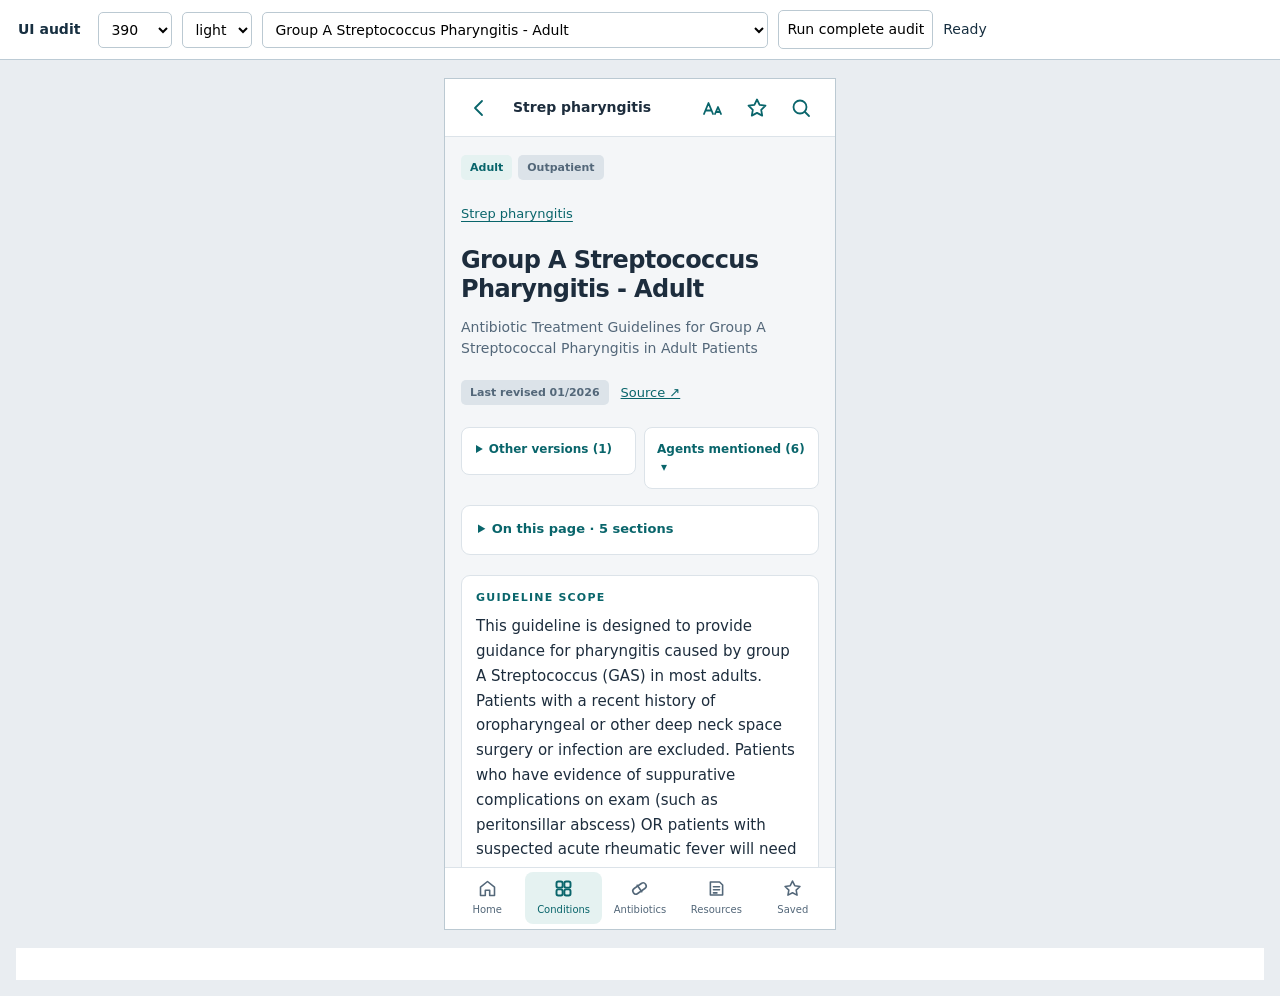
==== tools/qa/browser-audit.html @ ed2446e0 "Add files via upload" ====
<!doctype html><html><head><meta charset="utf-8"><base href="../../"><title>ASP Guide UI audit</title><style>
body{margin:0;background:#e9edf1;color:#172f40;font:14px/1.5 system-ui}header{position:sticky;top:0;background:white;padding:10px 18px;z-index:2;display:flex;gap:10px;align-items:center;flex-wrap:wrap;border-bottom:1px solid #bccbd5}select,button{font:inherit;padding:8px;border:1px solid #bbc9d2;border-radius:5px;background:white}button{cursor:pointer}iframe{display:block;background:white;border:1px solid #bbc9d2;margin:18px auto;height:850px;max-width:none}#status{margin:0}pre{white-space:pre-wrap;max-height:360px;overflow:auto;margin:16px;padding:16px;background:white}h1{font-size:14px;margin:0 8px 0 0}
</style></head><body><header><h1>UI audit</h1><select id="width" aria-label="Viewport width"><option>320</option><option>375</option><option selected>390</option><option>430</option><option>768</option><option>1440</option></select><select id="theme" aria-label="Color mode"><option>light</option><option>dark</option></select><select id="route" aria-label="App route"></select><button id="run">Run complete audit</button><p id="status" role="status">Ready</p></header><iframe id="app" title="App preview" width="390"></iframe><pre id="results" aria-label="Audit results"></pre><script>
const $=id=>document.getElementById(id), frame=$('app'), norm=s=>(s||'').replace(/\s+/g,' ').trim();
let pages,tax,drugs,routes,segments=new Map(),busy=false,loadSerial=0;
const originalStorage=Object.fromEntries(Object.keys(localStorage).filter(k=>k.startsWith('asp.')).map(k=>[k,localStorage.getItem(k)]));
const report={viewportChecks:0,routeChecks:0,contentPages:[],failures:[],warnings:[],linksChecked:0,tableChecks:0,detailsChecked:0,interactionChecks:[]};
const nextPaint=()=>Promise.resolve();
function chunks(p){const out=[];const run=r=>(r||[]).map(x=>x[0]).join('');for(const b of p.guide?.blocks||p.blocks){if(b.t==='table'){if(b.caption)out.push(b.caption);out.push(...(b.head||[]).filter(Boolean));for(const row of b.rows)for(const cell of row){if(p.guide)for(const para of cell)out.push(run(para));else out.push(cell);}}else if(b.t==='flow'){for(const c of b.cols){if(c.head)out.push(c.head);for(const n of c.nodes)for(const para of n.p)out.push(run(para));}for(const note of b.notes||[])for(const para of note)out.push(run(para));}else if(b.t==='rec')out.push(...b.lines);else if(b.t!=='fig')out.push(p.guide?run(b.r):b.x);}
 out.push(...(p.guide?.refs||[]));for(const h of p.guide?.history||[])out.push(...h);return out.map(norm).filter(Boolean);}
function navigation(hash){frame.contentWindow.route(hash);return Promise.resolve();}
function loadFrame(width,theme,pop='all',route='#/'){return new Promise((resolve,reject)=>{frame.width=width;localStorage.setItem('asp.pop',JSON.stringify(pop));frame.onload=()=>{const started=Date.now();const poll=()=>{if(frame.contentDocument?.querySelector('#view h1,#view .empty-state'))return resolve();if(Date.now()-started>12000)return reject(new Error('Load timeout'));setTimeout(poll,20);};poll();};frame.src='./?theme='+theme+'&audit='+(++loadSerial)+route;});}
function fail(kind,route,width,theme,extra){report.failures.push({kind,route,width,theme,...extra});}
function check(route,width,theme,content=false){const doc=frame.contentDocument,w=frame.contentWindow;report.routeChecks++;const body=doc.querySelector('#view');if(!body?.textContent.trim())fail('empty',route,width,theme,{});
 const overflow=doc.documentElement.scrollWidth-doc.documentElement.clientWidth;if(overflow>1){const offenders=[...doc.querySelectorAll('body *')].filter(x=>{const r=x.getBoundingClientRect();return r.width&&r.right>width+1&&!x.closest('.table-viewport,.rd-table,.hscroll')}).slice(0,5).map(x=>({tag:x.tagName,cls:x.className,w:x.getBoundingClientRect().width}));fail('page-overflow',route,width,theme,{overflow,offenders});}
 const known=(href)=>{if(!href?.startsWith('#/') || href==='#/')return true;const [a,b]=href.slice(2).split('?')[0].split('/').map(decodeURIComponent);return ['conditions','drugs','res','files','staff','search','saved','about','organisms'].includes(a)||a==='p'&&pages.some(p=>p.id===b)||a==='c'&&tax.conditions.some(c=>c.id===b)||a==='d'&&drugs.some(d=>d.name===b)||a==='r'&&tax.resources.some(r=>r.id===b)||a==='o'&&['enterococcus','staph-aureus','gas','candida'].includes(b);};for(const a of doc.querySelectorAll('a[href]')){report.linksChecked++;if(!known(a.getAttribute('href')))fail('broken-internal-target',route,width,theme,{href:a.getAttribute('href')});}
 const tooSmall=[...doc.querySelectorAll('button,summary,.tabs a,.row,.chip,.btn,.seg-btn')].filter(x=>{const r=x.getBoundingClientRect();return r.width&&r.height&&(r.height<43.5||r.width<43.5)});if(tooSmall.length)fail('touch-target',route,width,theme,{elements:tooSmall.slice(0,4).map(x=>({tag:x.tagName,cls:x.className,text:x.textContent.slice(0,40),height:x.getBoundingClientRect().height,width:x.getBoundingClientRect().width}))});
 if(content){const id=decodeURIComponent(route.slice(4).split('?')[0]),p=pages.find(x=>x.id===id);if(p){const text=norm(body.textContent),missing=segments.get(id).filter(s=>!text.includes(s));if(missing.length)fail('content-missing',route,width,theme,{missing:missing.slice(0,10)});if(!report.contentPages.includes(id))report.contentPages.push(id);
  for(const [i,b]of(p.guide?.blocks||[]).entries())if(b.t==='table'&&!(id==='guidelines~outpatient~GAS-adult'&&i===2)){const table=doc.querySelector('#g'+i+' table');if(!table)fail('table-missing',route,width,theme,{block:i});else{if(table.tBodies[0].rows.length!==b.rows.length)fail('table-row-count',route,width,theme,{block:i});for(let ri=0;ri<b.rows.length;ri++)if(table.tBodies[0].rows[ri].cells.length< b.rows[ri].length)fail('table-cell-count',route,width,theme,{block:i,row:ri});report.tableChecks++;}}
 }}
 return doc;}
async function expandDetails(doc){for(const d of doc.querySelectorAll('details')){d.open=true;report.detailsChecked++;}await nextPaint();}
function summary(){return {routeChecks:report.routeChecks,viewportChecks:report.viewportChecks,contentPages:report.contentPages.length,tableChecks:report.tableChecks,detailsChecked:report.detailsChecked,failures:report.failures.length,warnings:report.warnings.length};}
async function run(){if(busy)return;busy=true;$('run').disabled=true;report.startedAt=new Date().toISOString();try{
 for(const width of [320,375,390,430,768,1440])for(const theme of ['light','dark']){await loadFrame(width,theme);report.viewportChecks++;let n=0;for(const r of routes){await navigation(r.hash);check(r.hash,width,theme,!!r.page);if(r.page){await expandDetails(frame.contentDocument);check(r.hash,width,theme,true);}n++;if(n%15===0){$('status').textContent=width+'px · '+theme+' · '+n+'/'+routes.length+' · '+report.failures.length+' issues';$('results').textContent=JSON.stringify({summary:summary(),recent:report.failures.slice(-6)},null,2);await nextPaint();}}
 }
 // Population and empty/filter/search states, all condition, agent, resource, and organism routes.
 for(const pop of ['adult','peds']){await loadFrame(320,'light',pop);for(const r of routes.filter(x=>!x.page)){await navigation(r.hash);check(r.hash,320,'light');}}
 await loadFrame(390,'light');const doc=frame.contentDocument;
 await navigation('#/p/guidelines~outpatient~GAS-adult');const star=doc.querySelector('#star');star.click();if(star.getAttribute('aria-pressed')!=='true')throw Error('Bookmark save');star.click();report.interactionChecks.push('Save/remove bookmark');
 const before=doc.documentElement.style.getPropertyValue('--rd-scale');doc.querySelector('#aa').click();if(doc.documentElement.style.getPropertyValue('--rd-scale')===before)throw Error('Text size did not change');report.interactionChecks.push('Text-size cycle');
 await navigation('#/search?q=amoxicillin');if(!doc.querySelector('mark'))throw Error('Search highlight absent');report.interactionChecks.push('Search results/highlights');
 await navigation('#/p/guidelines~outpatient~GAS-adult?q=amoxicillin&b=2');await new Promise(r=>frame.contentWindow.requestAnimationFrame(r));if(!doc.querySelector('.flash'))throw Error('Search deep link');report.interactionChecks.push('Search passage deep link');
 await navigation('#/about');doc.querySelector('.appearance-control button:last-child').click();if(doc.documentElement.dataset.theme!=='dark')throw Error('Dark mode');report.interactionChecks.push('Appearance control');
 await navigation('#/o/enterococcus');const links=[...doc.querySelectorAll('#view .row')];if(links.length!==2)throw Error('Enterococcus infection choices');await navigation('#/o/enterococcus/endo');if(!doc.querySelector('#view .row'))throw Error('Endocarditis options absent');report.interactionChecks.push('Enterococcus → infection → guideline');
 // All internal rendered navigation targets are validated against the original route inventory.
 await navigation('#/conditions');for(const label of ['Adult','Pediatric','All']){const button=[...doc.querySelectorAll('.seg-btn')].find(x=>x.textContent===label);button.click();if([...doc.querySelectorAll('.seg-btn')].find(x=>x.textContent===label).getAttribute('aria-checked')!=='true')throw Error('Population selection '+label);}report.interactionChecks.push('All/adult/pediatric radio controls');
 const inputTest=async(route,query)=>{await navigation(route);let input=doc.querySelector('input');input.value=query;input.dispatchEvent(new Event('input',{bubbles:true}));await new Promise(r=>setTimeout(r,170));if(!doc.querySelector('#view').textContent.trim())throw Error('Filter output '+route);input.dispatchEvent(new KeyboardEvent('keydown',{key:'Escape',bubbles:true}));if(input.value!=='')throw Error('Escape reset '+route);};
 await inputTest('#/conditions','pneumonia');await inputTest('#/drugs','Zosyn');await inputTest('#/search','amoxicillin');await inputTest('#/files','zzzzzz');await inputTest('#/staff','zzzzzz');report.interactionChecks.push('Condition, agent, global, file, and staff filters; Escape reset');
 await navigation('#/p/guidelines~outpatient~GAS-adult');const detail=doc.querySelector('.reader-contents');detail.querySelector('summary').click();if(!detail.open)throw Error('Contents expansion');detail.querySelector('summary').click();if(detail.open)throw Error('Contents collapse');report.interactionChecks.push('Disclosure open/close');
 frame.width=320;for(let i=0;i<4;i++){doc.querySelector('#aa').click();check('#/p/guidelines~outpatient~GAS-adult',320,'dark',true);}report.interactionChecks.push('All four reading text sizes at 320px');
 for(const href of ['#/conditions','#/drugs','#/res','#/saved','#/']){await new Promise((resolve,reject)=>{const timer=setTimeout(()=>reject(Error('Tab click '+href)),5000);frame.contentWindow.addEventListener('asp:route',()=>{clearTimeout(timer);resolve();},{once:true});doc.querySelector('.tabs a[href="'+href+'"]').click();});}report.interactionChecks.push('Five bottom navigation links through hashchange router');
 await navigation('#/saved');const clear=doc.querySelector('.btn-quiet');if(clear){clear.click();if(doc.querySelector('.btn-quiet'))throw Error('Clear recents');}report.interactionChecks.push('Clear recent history');
 await navigation('#/res');report.completedAt=new Date().toISOString();report.status='complete';
 }catch(error){report.status='failed';report.failures.push({kind:'runner-error',message:String(error)});}finally{$('status').textContent='Finished · '+JSON.stringify(summary());$('results').textContent=JSON.stringify(report,null,2);$('run').disabled=false;busy=false;for(const k of Object.keys(localStorage).filter(k=>k.startsWith('asp.')))localStorage.removeItem(k);for(const[k,v]of Object.entries(originalStorage))localStorage.setItem(k,v);}}
Promise.all(['data/content.json','data/taxonomy.json','data/drugs.json'].map(x=>fetch(x).then(r=>r.json()))).then(async([d,t,ds])=>{pages=d.pages;tax=t;drugs=ds;for(const p of pages)segments.set(p.id,chunks(p));routes=[...['#/','#/conditions','#/drugs','#/res','#/files','#/staff','#/search','#/saved','#/about','#/unknown','#/organisms'].map(hash=>({hash})),...pages.map(p=>({hash:'#/p/'+encodeURIComponent(p.id),page:true})),...tax.conditions.map(c=>({hash:'#/c/'+c.id})),...tax.resources.map(r=>({hash:'#/r/'+r.id})),...drugs.map(d=>({hash:'#/d/'+encodeURIComponent(d.name)})),...['#/conditions?f=zzzzzz','#/drugs?f=zzzzzz','#/search?q=zzzzzz','#/search?q=amoxicillin','#/search?q=penicillin%20allergy','#/p/missing','#/c/missing','#/d/missing','#/r/missing','#/o/enterococcus','#/o/enterococcus/uti','#/o/enterococcus/endo','#/o/staph-aureus','#/o/gas','#/o/candida','#/o/staph-aureus/sab','#/o/staph-aureus/endo','#/o/staph-aureus/ssti','#/o/staph-aureus/bsi','#/o/gas/gas','#/o/candida/candida','#/o/missing','#/o/enterococcus/missing'].map(hash=>({hash}))];$('route').replaceChildren(...routes.map(r=>Object.assign(document.createElement('option'),{value:r.hash,textContent:r.page?pages.find(p=>r.hash.endsWith(encodeURIComponent(p.id))).title:r.hash})));$('route').value='#/p/guidelines~outpatient~GAS-adult';await loadFrame(390,'light','all',$('route').value);});
$('run').onclick=run;for(const id of ['width','theme','route'])$(id).onchange=()=>loadFrame($('width').value,$('theme').value,'all',$('route').value);
</script></body></html>
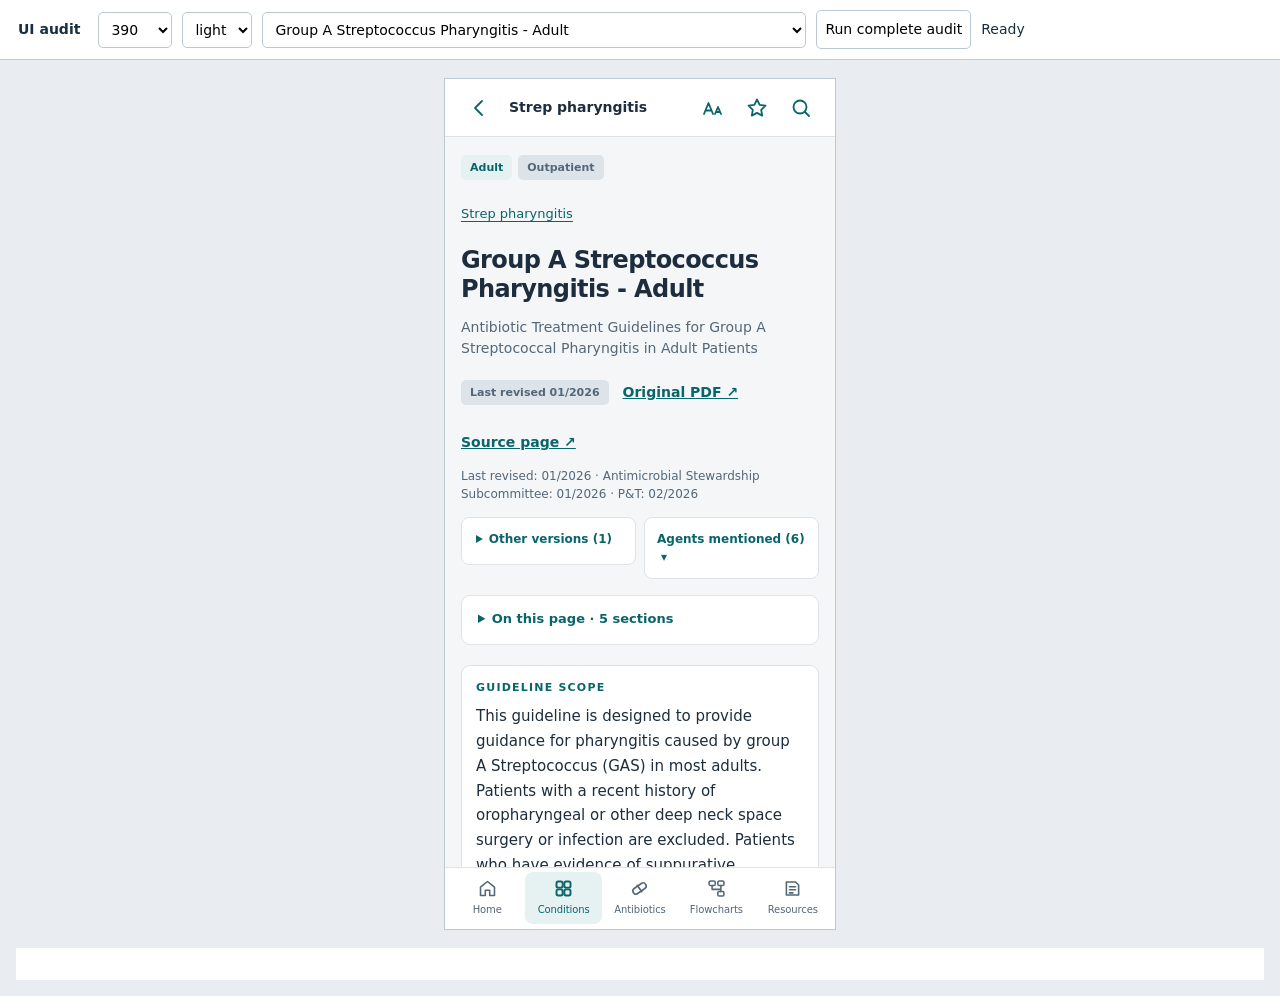
==== commit 7bc70565: "ASP Guide v3" ====
--- a/tools/qa/browser-audit.html
+++ b/tools/qa/browser-audit.html
@@ -6,14 +6,14 @@
 const originalStorage=Object.fromEntries(Object.keys(localStorage).filter(k=>k.startsWith('asp.')).map(k=>[k,localStorage.getItem(k)]));
 const report={viewportChecks:0,routeChecks:0,contentPages:[],failures:[],warnings:[],linksChecked:0,tableChecks:0,detailsChecked:0,interactionChecks:[]};
 const nextPaint=()=>Promise.resolve();
-function chunks(p){const out=[];const run=r=>(r||[]).map(x=>x[0]).join('');for(const b of p.guide?.blocks||p.blocks){if(b.t==='table'){if(b.caption)out.push(b.caption);out.push(...(b.head||[]).filter(Boolean));for(const row of b.rows)for(const cell of row){if(p.guide)for(const para of cell)out.push(run(para));else out.push(cell);}}else if(b.t==='flow'){for(const c of b.cols){if(c.head)out.push(c.head);for(const n of c.nodes)for(const para of n.p)out.push(run(para));}for(const note of b.notes||[])for(const para of note)out.push(run(para));}else if(b.t==='rec')out.push(...b.lines);else if(b.t!=='fig')out.push(p.guide?run(b.r):b.x);}
+function chunks(p){const out=[];const run=r=>(r||[]).map(x=>x[0]).join('');for(const b of p.guide?.blocks||p.blocks){if(b.t==='table'){if(b.caption)out.push(b.caption);for(const sh of b.shared||[])for(const para of sh.p)out.push(run(para));out.push(...(b.head||[]).filter(Boolean));for(const row of b.rows)for(const cell of row){if(p.guide)for(const para of cell)out.push(run(para));else out.push(cell);}}else if(b.t==='flow'){for(const c of b.cols){if(c.head)out.push(c.head);for(const n of c.nodes)for(const para of n.p)out.push(run(para));}for(const note of b.notes||[])for(const para of note)out.push(run(para));}else if(b.t==='rec'||b.t==='figtext')out.push(...b.lines);else if(b.t==='step'){out.push(run(b.r));for(const sp of b.sub||[])out.push(run(sp));for(const kv of b.kv||[])out.push(...kv);}else if(b.t==='fn'){for(const it of b.items)out.push(run(it[1]));}else if(b.t!=='fig')out.push(p.guide?run(b.r):b.x);}
  out.push(...(p.guide?.refs||[]));for(const h of p.guide?.history||[])out.push(...h);return out.map(norm).filter(Boolean);}
 function navigation(hash){frame.contentWindow.route(hash);return Promise.resolve();}
 function loadFrame(width,theme,pop='all',route='#/'){return new Promise((resolve,reject)=>{frame.width=width;localStorage.setItem('asp.pop',JSON.stringify(pop));frame.onload=()=>{const started=Date.now();const poll=()=>{if(frame.contentDocument?.querySelector('#view h1,#view .empty-state'))return resolve();if(Date.now()-started>12000)return reject(new Error('Load timeout'));setTimeout(poll,20);};poll();};frame.src='./?theme='+theme+'&audit='+(++loadSerial)+route;});}
 function fail(kind,route,width,theme,extra){report.failures.push({kind,route,width,theme,...extra});}
 function check(route,width,theme,content=false){const doc=frame.contentDocument,w=frame.contentWindow;report.routeChecks++;const body=doc.querySelector('#view');if(!body?.textContent.trim())fail('empty',route,width,theme,{});
  const overflow=doc.documentElement.scrollWidth-doc.documentElement.clientWidth;if(overflow>1){const offenders=[...doc.querySelectorAll('body *')].filter(x=>{const r=x.getBoundingClientRect();return r.width&&r.right>width+1&&!x.closest('.table-viewport,.rd-table,.hscroll')}).slice(0,5).map(x=>({tag:x.tagName,cls:x.className,w:x.getBoundingClientRect().width}));fail('page-overflow',route,width,theme,{overflow,offenders});}
- const known=(href)=>{if(!href?.startsWith('#/') || href==='#/')return true;const [a,b]=href.slice(2).split('?')[0].split('/').map(decodeURIComponent);return ['conditions','drugs','res','files','staff','search','saved','about','organisms'].includes(a)||a==='p'&&pages.some(p=>p.id===b)||a==='c'&&tax.conditions.some(c=>c.id===b)||a==='d'&&drugs.some(d=>d.name===b)||a==='r'&&tax.resources.some(r=>r.id===b)||a==='o'&&['enterococcus','staph-aureus','gas','candida'].includes(b);};for(const a of doc.querySelectorAll('a[href]')){report.linksChecked++;if(!known(a.getAttribute('href')))fail('broken-internal-target',route,width,theme,{href:a.getAttribute('href')});}
+ const known=(href)=>{if(!href?.startsWith('#/') || href==='#/')return true;const [a,b]=href.slice(2).split('?')[0].split('/').map(decodeURIComponent);const [,,c2]=href.slice(2).split('?')[0].split('/').map(decodeURIComponent);return ['conditions','drugs','res','files','staff','search','saved','about','organisms','charts'].includes(a)||a==='chart'&&pages.some(p=>p.id===b&&['fig','flow'].includes(p.guide?.blocks?.[+c2]?.t))||a==='p'&&pages.some(p=>p.id===b)||a==='c'&&tax.conditions.some(c=>c.id===b)||a==='d'&&drugs.some(d=>d.name===b)||a==='r'&&tax.resources.some(r=>r.id===b)||a==='o'&&['enterococcus','staph-aureus','gas','candida'].includes(b);};for(const a of doc.querySelectorAll('a[href]')){report.linksChecked++;if(!known(a.getAttribute('href')))fail('broken-internal-target',route,width,theme,{href:a.getAttribute('href')});}
  const tooSmall=[...doc.querySelectorAll('button,summary,.tabs a,.row,.chip,.btn,.seg-btn')].filter(x=>{const r=x.getBoundingClientRect();return r.width&&r.height&&(r.height<43.5||r.width<43.5)});if(tooSmall.length)fail('touch-target',route,width,theme,{elements:tooSmall.slice(0,4).map(x=>({tag:x.tagName,cls:x.className,text:x.textContent.slice(0,40),height:x.getBoundingClientRect().height,width:x.getBoundingClientRect().width}))});
  if(content){const id=decodeURIComponent(route.slice(4).split('?')[0]),p=pages.find(x=>x.id===id);if(p){const text=norm(body.textContent),missing=segments.get(id).filter(s=>!text.includes(s));if(missing.length)fail('content-missing',route,width,theme,{missing:missing.slice(0,10)});if(!report.contentPages.includes(id))report.contentPages.push(id);
   for(const [i,b]of(p.guide?.blocks||[]).entries())if(b.t==='table'&&!(id==='guidelines~outpatient~GAS-adult'&&i===2)){const table=doc.querySelector('#g'+i+' table');if(!table)fail('table-missing',route,width,theme,{block:i});else{if(table.tBodies[0].rows.length!==b.rows.length)fail('table-row-count',route,width,theme,{block:i});for(let ri=0;ri<b.rows.length;ri++)if(table.tBodies[0].rows[ri].cells.length< b.rows[ri].length)fail('table-cell-count',route,width,theme,{block:i,row:ri});report.tableChecks++;}}
@@ -39,10 +39,10 @@
  await inputTest('#/conditions','pneumonia');await inputTest('#/drugs','Zosyn');await inputTest('#/search','amoxicillin');await inputTest('#/files','zzzzzz');await inputTest('#/staff','zzzzzz');report.interactionChecks.push('Condition, agent, global, file, and staff filters; Escape reset');
  await navigation('#/p/guidelines~outpatient~GAS-adult');const detail=doc.querySelector('.reader-contents');detail.querySelector('summary').click();if(!detail.open)throw Error('Contents expansion');detail.querySelector('summary').click();if(detail.open)throw Error('Contents collapse');report.interactionChecks.push('Disclosure open/close');
  frame.width=320;for(let i=0;i<4;i++){doc.querySelector('#aa').click();check('#/p/guidelines~outpatient~GAS-adult',320,'dark',true);}report.interactionChecks.push('All four reading text sizes at 320px');
- for(const href of ['#/conditions','#/drugs','#/res','#/saved','#/']){await new Promise((resolve,reject)=>{const timer=setTimeout(()=>reject(Error('Tab click '+href)),5000);frame.contentWindow.addEventListener('asp:route',()=>{clearTimeout(timer);resolve();},{once:true});doc.querySelector('.tabs a[href="'+href+'"]').click();});}report.interactionChecks.push('Five bottom navigation links through hashchange router');
+ for(const href of ['#/conditions','#/drugs','#/charts','#/res','#/']){await new Promise((resolve,reject)=>{const timer=setTimeout(()=>reject(Error('Tab click '+href)),5000);frame.contentWindow.addEventListener('asp:route',()=>{clearTimeout(timer);resolve();},{once:true});doc.querySelector('.tabs a[href="'+href+'"]').click();});}report.interactionChecks.push('Five bottom navigation links through hashchange router');await new Promise((resolve,reject)=>{const timer=setTimeout(()=>reject(Error('Header Saved button')),5000);frame.contentWindow.addEventListener('asp:route',()=>{clearTimeout(timer);resolve();},{once:true});doc.querySelector('#savedbtn').click();});if(!/Saved/.test(doc.querySelector('#view h1')?.textContent||''))throw Error('Saved screen');report.interactionChecks.push('Header Saved button');
  await navigation('#/saved');const clear=doc.querySelector('.btn-quiet');if(clear){clear.click();if(doc.querySelector('.btn-quiet'))throw Error('Clear recents');}report.interactionChecks.push('Clear recent history');
  await navigation('#/res');report.completedAt=new Date().toISOString();report.status='complete';
  }catch(error){report.status='failed';report.failures.push({kind:'runner-error',message:String(error)});}finally{$('status').textContent='Finished · '+JSON.stringify(summary());$('results').textContent=JSON.stringify(report,null,2);$('run').disabled=false;busy=false;for(const k of Object.keys(localStorage).filter(k=>k.startsWith('asp.')))localStorage.removeItem(k);for(const[k,v]of Object.entries(originalStorage))localStorage.setItem(k,v);}}
-Promise.all(['data/content.json','data/taxonomy.json','data/drugs.json'].map(x=>fetch(x).then(r=>r.json()))).then(async([d,t,ds])=>{pages=d.pages;tax=t;drugs=ds;for(const p of pages)segments.set(p.id,chunks(p));routes=[...['#/','#/conditions','#/drugs','#/res','#/files','#/staff','#/search','#/saved','#/about','#/unknown','#/organisms'].map(hash=>({hash})),...pages.map(p=>({hash:'#/p/'+encodeURIComponent(p.id),page:true})),...tax.conditions.map(c=>({hash:'#/c/'+c.id})),...tax.resources.map(r=>({hash:'#/r/'+r.id})),...drugs.map(d=>({hash:'#/d/'+encodeURIComponent(d.name)})),...['#/conditions?f=zzzzzz','#/drugs?f=zzzzzz','#/search?q=zzzzzz','#/search?q=amoxicillin','#/search?q=penicillin%20allergy','#/p/missing','#/c/missing','#/d/missing','#/r/missing','#/o/enterococcus','#/o/enterococcus/uti','#/o/enterococcus/endo','#/o/staph-aureus','#/o/gas','#/o/candida','#/o/staph-aureus/sab','#/o/staph-aureus/endo','#/o/staph-aureus/ssti','#/o/staph-aureus/bsi','#/o/gas/gas','#/o/candida/candida','#/o/missing','#/o/enterococcus/missing'].map(hash=>({hash}))];$('route').replaceChildren(...routes.map(r=>Object.assign(document.createElement('option'),{value:r.hash,textContent:r.page?pages.find(p=>r.hash.endsWith(encodeURIComponent(p.id))).title:r.hash})));$('route').value='#/p/guidelines~outpatient~GAS-adult';await loadFrame(390,'light','all',$('route').value);});
+Promise.all(['data/content.json','data/taxonomy.json','data/drugs.json'].map(x=>fetch(x).then(r=>r.json()))).then(async([d,t,ds])=>{pages=d.pages;tax=t;drugs=ds;for(const p of pages)segments.set(p.id,chunks(p));routes=[...['#/','#/conditions','#/drugs','#/res','#/files','#/staff','#/search','#/saved','#/about','#/unknown','#/organisms','#/charts','#/charts?f=zzzzzz','#/chart/missing/0'].map(hash=>({hash})),...pages.flatMap(p=>(p.guide?.blocks||[]).map((b,i)=>['fig','flow'].includes(b.t)?{hash:'#/chart/'+encodeURIComponent(p.id)+'/'+i}:null).filter(Boolean)),...pages.map(p=>({hash:'#/p/'+encodeURIComponent(p.id),page:true})),...tax.conditions.map(c=>({hash:'#/c/'+c.id})),...tax.resources.map(r=>({hash:'#/r/'+r.id})),...drugs.map(d=>({hash:'#/d/'+encodeURIComponent(d.name)})),...['#/conditions?f=zzzzzz','#/drugs?f=zzzzzz','#/search?q=zzzzzz','#/search?q=amoxicillin','#/search?q=penicillin%20allergy','#/p/missing','#/c/missing','#/d/missing','#/r/missing','#/o/enterococcus','#/o/enterococcus/uti','#/o/enterococcus/endo','#/o/staph-aureus','#/o/gas','#/o/candida','#/o/staph-aureus/sab','#/o/staph-aureus/endo','#/o/staph-aureus/ssti','#/o/staph-aureus/bsi','#/o/gas/gas','#/o/candida/candida','#/o/missing','#/o/enterococcus/missing'].map(hash=>({hash}))];$('route').replaceChildren(...routes.map(r=>Object.assign(document.createElement('option'),{value:r.hash,textContent:r.page?pages.find(p=>r.hash.endsWith(encodeURIComponent(p.id))).title:r.hash})));$('route').value='#/p/guidelines~outpatient~GAS-adult';await loadFrame(390,'light','all',$('route').value);});
 $('run').onclick=run;for(const id of ['width','theme','route'])$(id).onchange=()=>loadFrame($('width').value,$('theme').value,'all',$('route').value);
 </script></body></html>
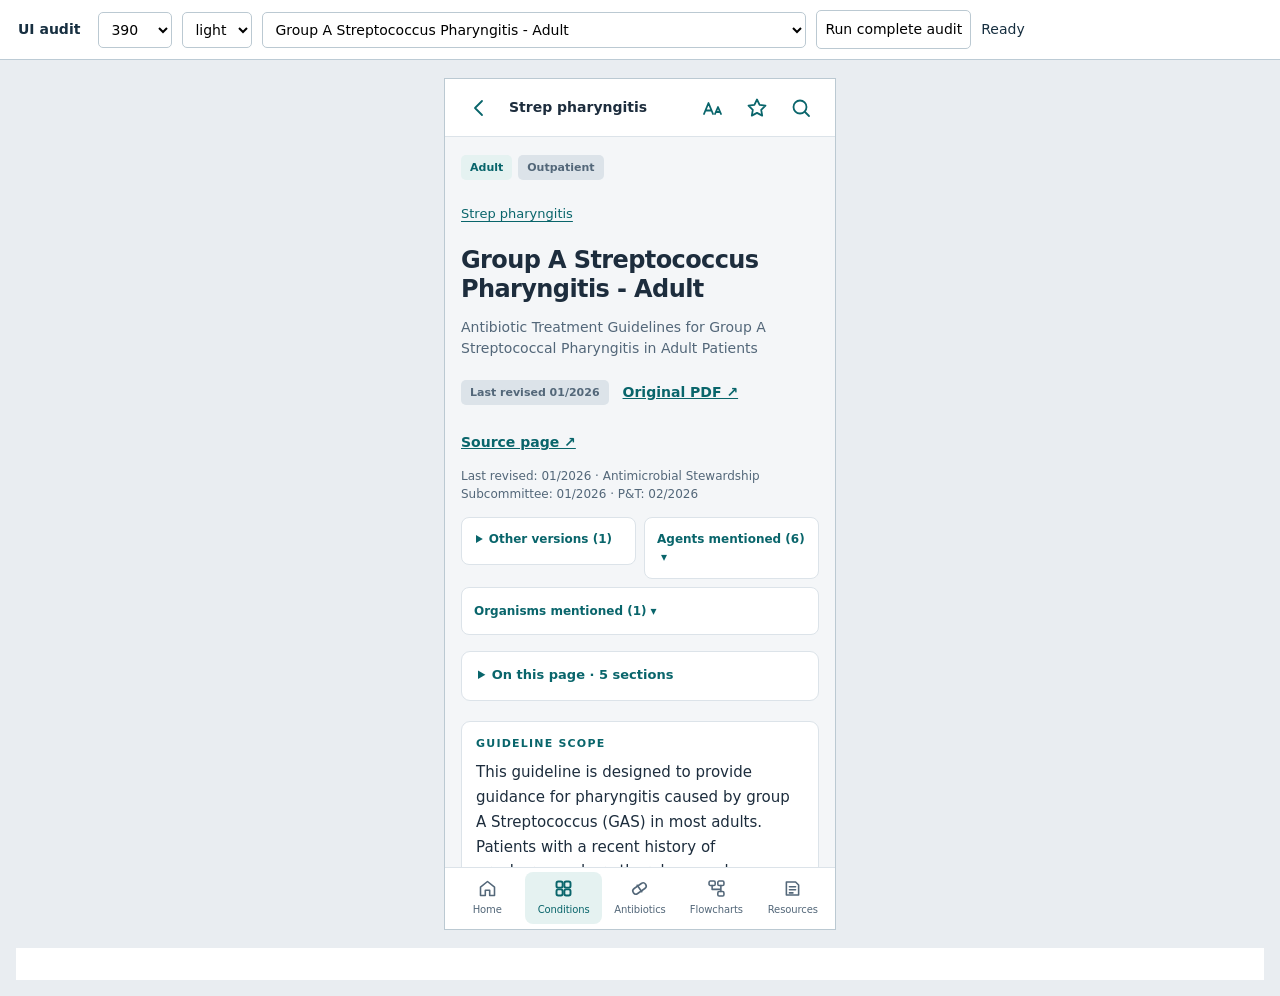
==== commit a17db7cd: "ASP Guide v4: organisms, flowcharts, search" ====
--- a/tools/qa/browser-audit.html
+++ b/tools/qa/browser-audit.html
@@ -2,7 +2,7 @@
 body{margin:0;background:#e9edf1;color:#172f40;font:14px/1.5 system-ui}header{position:sticky;top:0;background:white;padding:10px 18px;z-index:2;display:flex;gap:10px;align-items:center;flex-wrap:wrap;border-bottom:1px solid #bccbd5}select,button{font:inherit;padding:8px;border:1px solid #bbc9d2;border-radius:5px;background:white}button{cursor:pointer}iframe{display:block;background:white;border:1px solid #bbc9d2;margin:18px auto;height:850px;max-width:none}#status{margin:0}pre{white-space:pre-wrap;max-height:360px;overflow:auto;margin:16px;padding:16px;background:white}h1{font-size:14px;margin:0 8px 0 0}
 </style></head><body><header><h1>UI audit</h1><select id="width" aria-label="Viewport width"><option>320</option><option>375</option><option selected>390</option><option>430</option><option>768</option><option>1440</option></select><select id="theme" aria-label="Color mode"><option>light</option><option>dark</option></select><select id="route" aria-label="App route"></select><button id="run">Run complete audit</button><p id="status" role="status">Ready</p></header><iframe id="app" title="App preview" width="390"></iframe><pre id="results" aria-label="Audit results"></pre><script>
 const $=id=>document.getElementById(id), frame=$('app'), norm=s=>(s||'').replace(/\s+/g,' ').trim();
-let pages,tax,drugs,routes,segments=new Map(),busy=false,loadSerial=0;
+let pages,tax,drugs,orgs=[],routes,segments=new Map(),busy=false,loadSerial=0;
 const originalStorage=Object.fromEntries(Object.keys(localStorage).filter(k=>k.startsWith('asp.')).map(k=>[k,localStorage.getItem(k)]));
 const report={viewportChecks:0,routeChecks:0,contentPages:[],failures:[],warnings:[],linksChecked:0,tableChecks:0,detailsChecked:0,interactionChecks:[]};
 const nextPaint=()=>Promise.resolve();
@@ -13,7 +13,7 @@
 function fail(kind,route,width,theme,extra){report.failures.push({kind,route,width,theme,...extra});}
 function check(route,width,theme,content=false){const doc=frame.contentDocument,w=frame.contentWindow;report.routeChecks++;const body=doc.querySelector('#view');if(!body?.textContent.trim())fail('empty',route,width,theme,{});
  const overflow=doc.documentElement.scrollWidth-doc.documentElement.clientWidth;if(overflow>1){const offenders=[...doc.querySelectorAll('body *')].filter(x=>{const r=x.getBoundingClientRect();return r.width&&r.right>width+1&&!x.closest('.table-viewport,.rd-table,.hscroll')}).slice(0,5).map(x=>({tag:x.tagName,cls:x.className,w:x.getBoundingClientRect().width}));fail('page-overflow',route,width,theme,{overflow,offenders});}
- const known=(href)=>{if(!href?.startsWith('#/') || href==='#/')return true;const [a,b]=href.slice(2).split('?')[0].split('/').map(decodeURIComponent);const [,,c2]=href.slice(2).split('?')[0].split('/').map(decodeURIComponent);return ['conditions','drugs','res','files','staff','search','saved','about','organisms','charts'].includes(a)||a==='chart'&&pages.some(p=>p.id===b&&['fig','flow'].includes(p.guide?.blocks?.[+c2]?.t))||a==='p'&&pages.some(p=>p.id===b)||a==='c'&&tax.conditions.some(c=>c.id===b)||a==='d'&&drugs.some(d=>d.name===b)||a==='r'&&tax.resources.some(r=>r.id===b)||a==='o'&&['enterococcus','staph-aureus','gas','candida'].includes(b);};for(const a of doc.querySelectorAll('a[href]')){report.linksChecked++;if(!known(a.getAttribute('href')))fail('broken-internal-target',route,width,theme,{href:a.getAttribute('href')});}
+ const known=(href)=>{if(!href?.startsWith('#/') || href==='#/')return true;const [a,b]=href.slice(2).split('?')[0].split('/').map(decodeURIComponent);const [,,c2]=href.slice(2).split('?')[0].split('/').map(decodeURIComponent);return ['conditions','drugs','res','files','staff','search','saved','about','organisms','charts'].includes(a)||a==='chart'&&pages.some(p=>p.id===b&&['fig','flow'].includes(p.guide?.blocks?.[+c2]?.t))||a==='p'&&pages.some(p=>p.id===b)||a==='c'&&tax.conditions.some(c=>c.id===b)||a==='d'&&drugs.some(d=>d.name===b)||a==='r'&&tax.resources.some(r=>r.id===b)||a==='o'&&orgs.some(o=>o.id===b);};for(const a of doc.querySelectorAll('a[href]')){report.linksChecked++;if(!known(a.getAttribute('href')))fail('broken-internal-target',route,width,theme,{href:a.getAttribute('href')});}
  const tooSmall=[...doc.querySelectorAll('button,summary,.tabs a,.row,.chip,.btn,.seg-btn')].filter(x=>{const r=x.getBoundingClientRect();return r.width&&r.height&&(r.height<43.5||r.width<43.5)});if(tooSmall.length)fail('touch-target',route,width,theme,{elements:tooSmall.slice(0,4).map(x=>({tag:x.tagName,cls:x.className,text:x.textContent.slice(0,40),height:x.getBoundingClientRect().height,width:x.getBoundingClientRect().width}))});
  if(content){const id=decodeURIComponent(route.slice(4).split('?')[0]),p=pages.find(x=>x.id===id);if(p){const text=norm(body.textContent),missing=segments.get(id).filter(s=>!text.includes(s));if(missing.length)fail('content-missing',route,width,theme,{missing:missing.slice(0,10)});if(!report.contentPages.includes(id))report.contentPages.push(id);
   for(const [i,b]of(p.guide?.blocks||[]).entries())if(b.t==='table'&&!(id==='guidelines~outpatient~GAS-adult'&&i===2)){const table=doc.querySelector('#g'+i+' table');if(!table)fail('table-missing',route,width,theme,{block:i});else{if(table.tBodies[0].rows.length!==b.rows.length)fail('table-row-count',route,width,theme,{block:i});for(let ri=0;ri<b.rows.length;ri++)if(table.tBodies[0].rows[ri].cells.length< b.rows[ri].length)fail('table-cell-count',route,width,theme,{block:i,row:ri});report.tableChecks++;}}
@@ -32,7 +32,7 @@
  await navigation('#/search?q=amoxicillin');if(!doc.querySelector('mark'))throw Error('Search highlight absent');report.interactionChecks.push('Search results/highlights');
  await navigation('#/p/guidelines~outpatient~GAS-adult?q=amoxicillin&b=2');await new Promise(r=>frame.contentWindow.requestAnimationFrame(r));if(!doc.querySelector('.flash'))throw Error('Search deep link');report.interactionChecks.push('Search passage deep link');
  await navigation('#/about');doc.querySelector('.appearance-control button:last-child').click();if(doc.documentElement.dataset.theme!=='dark')throw Error('Dark mode');report.interactionChecks.push('Appearance control');
- await navigation('#/o/enterococcus');const links=[...doc.querySelectorAll('#view .row')];if(links.length!==2)throw Error('Enterococcus infection choices');await navigation('#/o/enterococcus/endo');if(!doc.querySelector('#view .row'))throw Error('Endocarditis options absent');report.interactionChecks.push('Enterococcus → infection → guideline');
+ await navigation('#/o/enterococcus');if(!doc.querySelector('#view .synopsis .stat'))throw Error('Organism synopsis');if(!doc.querySelector('#view details.exp .psg'))throw Error('Organism passages');await navigation('#/o/enterococcus/endo');if(!doc.querySelector('#view details.exp[open] .psg'))throw Error('Endocarditis passages absent');report.interactionChecks.push('Organism synopsis → condition → quoted passages');await navigation('#/search?q=cefazolin');if(!doc.querySelector('#view .best-card[href^="#/d/"]'))throw Error('Antibiotic best match');report.interactionChecks.push('Search best-match summary card');
  // All internal rendered navigation targets are validated against the original route inventory.
  await navigation('#/conditions');for(const label of ['Adult','Pediatric','All']){const button=[...doc.querySelectorAll('.seg-btn')].find(x=>x.textContent===label);button.click();if([...doc.querySelectorAll('.seg-btn')].find(x=>x.textContent===label).getAttribute('aria-checked')!=='true')throw Error('Population selection '+label);}report.interactionChecks.push('All/adult/pediatric radio controls');
  const inputTest=async(route,query)=>{await navigation(route);let input=doc.querySelector('input');input.value=query;input.dispatchEvent(new Event('input',{bubbles:true}));await new Promise(r=>setTimeout(r,170));if(!doc.querySelector('#view').textContent.trim())throw Error('Filter output '+route);input.dispatchEvent(new KeyboardEvent('keydown',{key:'Escape',bubbles:true}));if(input.value!=='')throw Error('Escape reset '+route);};
@@ -43,6 +43,6 @@
  await navigation('#/saved');const clear=doc.querySelector('.btn-quiet');if(clear){clear.click();if(doc.querySelector('.btn-quiet'))throw Error('Clear recents');}report.interactionChecks.push('Clear recent history');
  await navigation('#/res');report.completedAt=new Date().toISOString();report.status='complete';
  }catch(error){report.status='failed';report.failures.push({kind:'runner-error',message:String(error)});}finally{$('status').textContent='Finished · '+JSON.stringify(summary());$('results').textContent=JSON.stringify(report,null,2);$('run').disabled=false;busy=false;for(const k of Object.keys(localStorage).filter(k=>k.startsWith('asp.')))localStorage.removeItem(k);for(const[k,v]of Object.entries(originalStorage))localStorage.setItem(k,v);}}
-Promise.all(['data/content.json','data/taxonomy.json','data/drugs.json'].map(x=>fetch(x).then(r=>r.json()))).then(async([d,t,ds])=>{pages=d.pages;tax=t;drugs=ds;for(const p of pages)segments.set(p.id,chunks(p));routes=[...['#/','#/conditions','#/drugs','#/res','#/files','#/staff','#/search','#/saved','#/about','#/unknown','#/organisms','#/charts','#/charts?f=zzzzzz','#/chart/missing/0'].map(hash=>({hash})),...pages.flatMap(p=>(p.guide?.blocks||[]).map((b,i)=>['fig','flow'].includes(b.t)?{hash:'#/chart/'+encodeURIComponent(p.id)+'/'+i}:null).filter(Boolean)),...pages.map(p=>({hash:'#/p/'+encodeURIComponent(p.id),page:true})),...tax.conditions.map(c=>({hash:'#/c/'+c.id})),...tax.resources.map(r=>({hash:'#/r/'+r.id})),...drugs.map(d=>({hash:'#/d/'+encodeURIComponent(d.name)})),...['#/conditions?f=zzzzzz','#/drugs?f=zzzzzz','#/search?q=zzzzzz','#/search?q=amoxicillin','#/search?q=penicillin%20allergy','#/p/missing','#/c/missing','#/d/missing','#/r/missing','#/o/enterococcus','#/o/enterococcus/uti','#/o/enterococcus/endo','#/o/staph-aureus','#/o/gas','#/o/candida','#/o/staph-aureus/sab','#/o/staph-aureus/endo','#/o/staph-aureus/ssti','#/o/staph-aureus/bsi','#/o/gas/gas','#/o/candida/candida','#/o/missing','#/o/enterococcus/missing'].map(hash=>({hash}))];$('route').replaceChildren(...routes.map(r=>Object.assign(document.createElement('option'),{value:r.hash,textContent:r.page?pages.find(p=>r.hash.endsWith(encodeURIComponent(p.id))).title:r.hash})));$('route').value='#/p/guidelines~outpatient~GAS-adult';await loadFrame(390,'light','all',$('route').value);});
+Promise.all(['data/content.json','data/taxonomy.json','data/drugs.json','data/organisms.json'].map(x=>fetch(x).then(r=>r.json()))).then(async([d,t,ds,og])=>{pages=d.pages;tax=t;drugs=ds;orgs=og.organisms;for(const p of pages)segments.set(p.id,chunks(p));routes=[...['#/','#/conditions','#/drugs','#/res','#/files','#/staff','#/search','#/saved','#/about','#/unknown','#/organisms','#/charts','#/charts?f=zzzzzz','#/charts?k=path','#/charts?k=edu','#/chart/missing/0','#/organisms?f=zzzzzz','#/organisms?cat=gnb','#/o/missing','#/search?q=MRSA','#/search?q=klebsiella'].map(hash=>({hash})),...orgs.map(o=>({hash:'#/o/'+o.id})),...pages.flatMap(p=>(p.guide?.blocks||[]).map((b,i)=>['fig','flow'].includes(b.t)?{hash:'#/chart/'+encodeURIComponent(p.id)+'/'+i}:null).filter(Boolean)),...pages.map(p=>({hash:'#/p/'+encodeURIComponent(p.id),page:true})),...tax.conditions.map(c=>({hash:'#/c/'+c.id})),...tax.resources.map(r=>({hash:'#/r/'+r.id})),...drugs.map(d=>({hash:'#/d/'+encodeURIComponent(d.name)})),...['#/conditions?f=zzzzzz','#/drugs?f=zzzzzz','#/search?q=zzzzzz','#/search?q=amoxicillin','#/search?q=penicillin%20allergy','#/p/missing','#/c/missing','#/d/missing','#/r/missing','#/o/enterococcus','#/o/enterococcus/uti','#/o/enterococcus/endo','#/o/staph-aureus','#/o/gas','#/o/candida','#/o/staph-aureus/sab','#/o/staph-aureus/endo','#/o/staph-aureus/ssti','#/o/staph-aureus/bsi','#/o/gas/gas','#/o/candida/candida','#/o/missing','#/o/enterococcus/missing'].map(hash=>({hash}))];$('route').replaceChildren(...routes.map(r=>Object.assign(document.createElement('option'),{value:r.hash,textContent:r.page?pages.find(p=>r.hash.endsWith(encodeURIComponent(p.id))).title:r.hash})));$('route').value='#/p/guidelines~outpatient~GAS-adult';await loadFrame(390,'light','all',$('route').value);});
 $('run').onclick=run;for(const id of ['width','theme','route'])$(id).onchange=()=>loadFrame($('width').value,$('theme').value,'all',$('route').value);
 </script></body></html>
